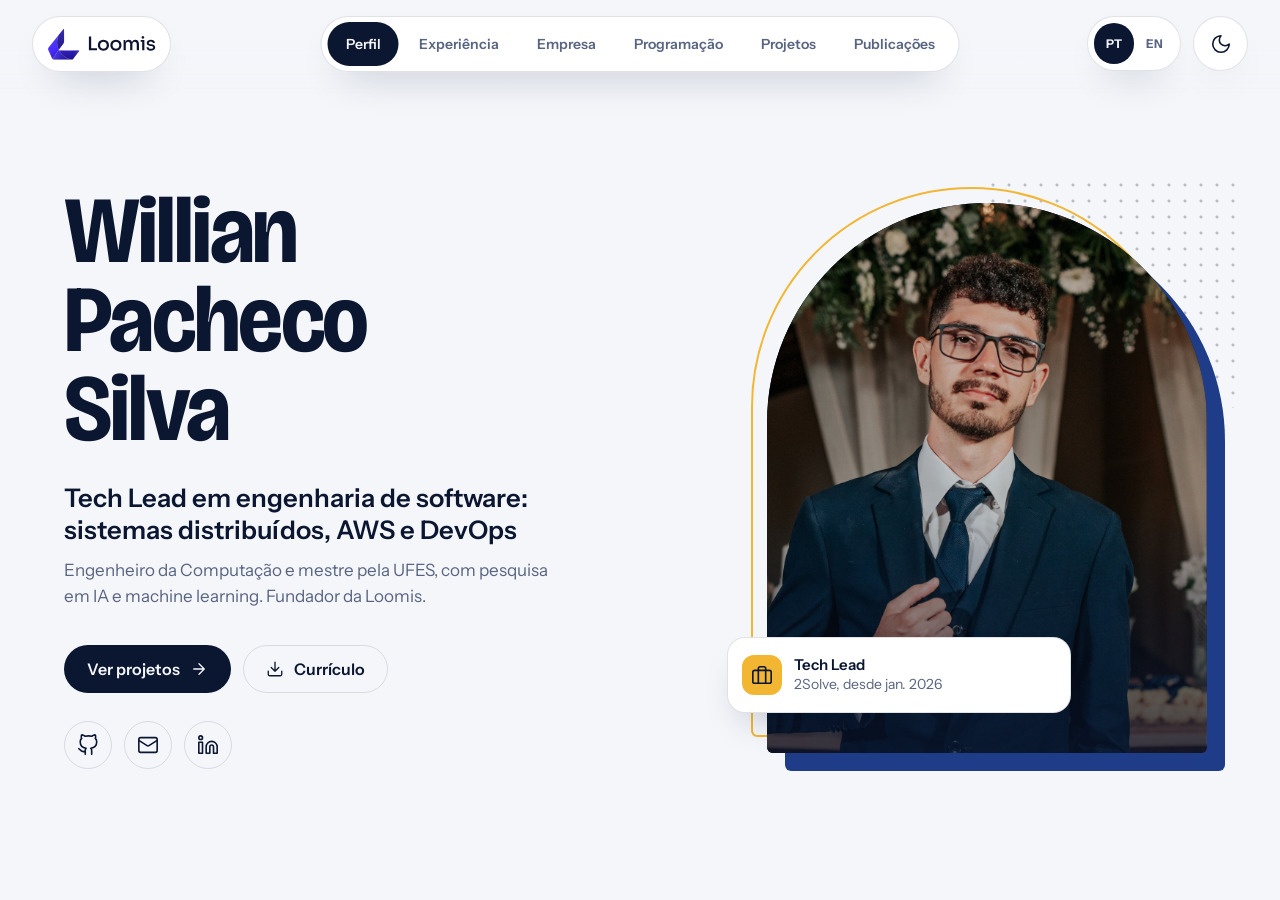
==== index.html @ 5bc547ef "feat: implement the final mockup with a lightweight component runtime Replace the legacy components/" ====
<!doctype html>
<html lang="pt-BR">

<head>
    <meta charset="utf-8">
    <meta name="viewport" content="width=device-width, initial-scale=1">
    <title>Willian Pacheco Silva</title>
    <link rel="icon" type="image/svg+xml" href="img/Logo/favicon.svg">
    <link rel="preconnect" href="https://fonts.googleapis.com">
    <link rel="preconnect" href="https://fonts.gstatic.com" crossorigin>
    <link href="https://fonts.googleapis.com/css2?family=Bricolage+Grotesque:opsz,wdth,wght@12..96,75..100,400..800&family=Instrument+Sans:wght@400;500;600;700&display=swap" rel="stylesheet">
    <link rel="stylesheet" href="styles.css">
    <style>body { margin: 0; }</style>
</head>

<body>
    <div id="root"></div>
    <script type="module" src="./app.js"></script>
</body>

</html>
---- styles.css ----
/* Portfolio WPS - redesenho (Pagina2.dc.html)
   Direcao: "hora azul". Azul-marinho do terno, amarelo das petalas, papel frio.
   Tokens vivem em #app; data-theme e data-nav sao os tweaks de aparencia. */

#app {
    --navy: #0B1630;
    --royal: #1F3C88;
    --bg: #F4F6FA;
    --surface: #FFFFFF;
    --ink: #0B1630;
    --ink-2: #38445F;
    --muted: #586480;
    --line: rgba(11, 22, 48, 0.12);
    --brand: #1F3C88;
    --mono: brightness(0);
    --flip: none;
    --accent: #F2B632;
    --accent-ink: #0B1630;
    --band: #0B1630;
    --shadow: 0 18px 40px -22px rgba(11, 22, 48, 0.45);
    --display: 'Bricolage Grotesque', 'Instrument Sans', system-ui, sans-serif;
    --text: 'Instrument Sans', system-ui, -apple-system, 'Segoe UI', sans-serif;
}

#app[data-theme="dark"] {
    --bg: #0A1226;
    --surface: #111B36;
    --ink: #EEF1F8;
    --ink-2: #BAC3DA;
    --muted: #8F9BB8;
    --line: rgba(238, 241, 248, 0.14);
    --brand: #9DB2F7;
    --mono: brightness(0) invert(1);
    --flip: invert(1) brightness(0.92);
    --band: #111B36;
    --shadow: 0 18px 40px -22px rgba(0, 0, 0, 0.7);
}

/* reset de especificidade zero: nao briga com as classes abaixo */
:where(#app) *,
:where(#app) *::before,
:where(#app) *::after {
    box-sizing: border-box;
    margin: 0;
    padding: 0;
}

:where(#app) ul,
:where(#app) ol { list-style: none; }
:where(#app) a { color: inherit; text-decoration: none; }
:where(#app) button { font: inherit; color: inherit; background: none; border: 0; cursor: pointer; text-align: left; }
:where(#app) img,
:where(#app) svg { display: block; max-width: 100%; }
:where(#app) :focus-visible { outline: 2px solid var(--brand); outline-offset: 3px; border-radius: 8px; }

#app {
    position: relative;
    height: 100vh;
    display: grid;
    grid-template-columns: 104px minmax(0, 1fr);
    overflow: hidden;
    background: var(--bg);
    color: var(--ink);
    font-family: var(--text);
    font-size: 1rem;
    line-height: 1.5;
    transition: background-color 0.4s, color 0.4s;
}

.ico {
    width: 22px;
    height: 22px;
    flex: none;
    fill: none;
    stroke: currentColor;
    stroke-width: 1.75;
    stroke-linecap: round;
    stroke-linejoin: round;
}

/* ---------- navegacao ---------- */

.nav {
    display: flex;
    flex-direction: column;
    justify-content: space-between;
    align-items: center;
    padding: 28px 0;
    border-right: 1px solid var(--line);
}

.brand { color: var(--ink); }
.brand:hover { color: var(--brand); }

/* logo da Loomis, versao horizontal colorida: a clara vai sobre fundo claro e a escura sobre fundo escuro (logo.md) */
.brand-logo { display: none; width: auto; height: 32px; }
.brand .logo-light { display: block; }
#app[data-theme="dark"] .brand .logo-light { display: none; }
#app[data-theme="dark"] .brand .logo-dark { display: block; }

.nav-list { display: flex; flex-direction: column; gap: 6px; }

.nav-link {
    position: relative;
    display: flex;
    flex-direction: column;
    align-items: center;
    gap: 6px;
    width: 84px;
    padding: 10px 6px;
    border-radius: 14px;
    color: var(--muted);
    font-size: 0.75rem;
    font-weight: 600;
    transition: color 0.2s, background-color 0.2s;
}

.nav-link:hover { color: var(--ink); }

.nav-link[aria-current="page"] { color: var(--ink); background: var(--surface); }

.nav-link[aria-current="page"]::before {
    content: "";
    position: absolute;
    left: -10px;
    top: 50%;
    width: 4px;
    height: 24px;
    margin-top: -12px;
    border-radius: 0 4px 4px 0;
    background: var(--accent);
}

.nav-tools { display: flex; flex-direction: column; align-items: center; gap: 12px; }

.tool-btn {
    display: grid;
    place-items: center;
    width: 44px;
    height: 44px;
    border: 1px solid var(--line);
    border-radius: 50%;
    color: var(--ink);
    transition: background-color 0.2s, border-color 0.2s;
}

.tool-btn:hover { background: var(--surface); border-color: var(--ink-2); }

.lang-toggle {
    display: flex;
    flex-direction: column;
    align-items: center;
    width: 44px;
    padding: 3px;
    border: 1px solid var(--line);
    border-radius: 999px;
    font-size: 0.75rem;
    font-weight: 700;
    color: var(--muted);
}

.lang-toggle:hover { border-color: var(--ink-2); }

.lang-toggle span {
    display: grid;
    place-items: center;
    width: 100%;
    height: 28px;
    border-radius: 999px;
    transition: background-color 0.2s, color 0.2s;
}

.lang-toggle span.on { background: var(--ink); color: var(--bg); }

/* variante: pilula no topo */
#app[data-nav="pill"] { grid-template-columns: minmax(0, 1fr); }
#app[data-nav="pill"] .nav { display: contents; }

/* faixa que esmaece o conteudo que rola por baixo da logo, da pilula e dos botoes */
#app[data-nav="pill"]::after {
    content: "";
    position: absolute;
    top: 0;
    right: 0;
    left: 0;
    z-index: 4;
    height: 96px;
    pointer-events: none;
    background: linear-gradient(var(--bg) 52%, transparent);
}

#app[data-nav="pill"] .section-head { top: 116px; }

#app[data-nav="pill"] .brand { position: absolute; top: 27.5px; left: 32px; z-index: 5; }

#app[data-nav="pill"] .nav-list {
    position: absolute;
    top: 16px;
    left: 50%;
    z-index: 5;
    flex-direction: row;
    gap: 2px;
    padding: 6px;
    transform: translateX(-50%);
    border: 1px solid var(--line);
    border-radius: 999px;
    background: var(--surface);
    box-shadow: var(--shadow);
}

#app[data-nav="pill"] .nav-link {
    flex-direction: row;
    width: auto;
    padding: 10px 18px;
    border-radius: 999px;
    font-size: 0.875rem;
}

#app[data-nav="pill"] .nav-link .ico { display: none; }
#app[data-nav="pill"] .nav-link[aria-current="page"] { background: var(--ink); color: var(--bg); }
#app[data-nav="pill"] .nav-link[aria-current="page"]::before { display: none; }

#app[data-nav="pill"] .nav-tools {
    position: absolute;
    top: 16px;
    right: 32px;
    z-index: 5;
    flex-direction: row;
}

#app[data-nav="pill"] .lang-toggle { flex-direction: row; width: auto; }
#app[data-nav="pill"] .lang-toggle span { width: 40px; height: 36px; }

/* idioma e tema sao controles separados, cada um com o material da pilula de navegacao */
#app[data-nav="pill"] .nav-tools { gap: 12px; }

#app[data-nav="pill"] .nav-tools .lang-toggle {
    padding: 6px;
    background: var(--surface);
    box-shadow: var(--shadow);
}

#app[data-nav="pill"] .nav-tools .lang-toggle span { height: 41px; }

#app[data-nav="pill"] .nav-tools .tool-btn {
    width: 55px;
    height: 55px;
    background: var(--surface);
    box-shadow: var(--shadow);
}

#app[data-nav="pill"] .nav-tools .tool-btn:hover { background: var(--bg); border-color: var(--ink-2); }
#app[data-nav="pill"] .section { padding-top: clamp(96px, 10vw, 136px); }

/* ---------- estrutura ---------- */

main {
    min-width: 0;
    overflow-x: hidden;
    overflow-y: auto;
    scroll-behavior: smooth;
    scrollbar-width: thin;
    scrollbar-color: var(--line) transparent;
}

.section {
    padding: clamp(64px, 8vw, 120px) clamp(24px, 5vw, 80px);
    border-top: 1px solid var(--line);
}

#profile { border-top: 0; }

.wrap { max-width: 1180px; margin: 0 auto; }

.split {
    display: grid;
    grid-template-columns: minmax(0, 4fr) minmax(0, 8fr);
    gap: clamp(32px, 5vw, 88px);
    align-items: start;
}

.section-head { position: sticky; top: 48px; }

.section-title {
    font-family: var(--display);
    font-size: clamp(2.25rem, 4.4vw, 3.75rem);
    font-stretch: 88%;
    font-weight: 700;
    line-height: 1;
    letter-spacing: -0.03em;
    text-wrap: balance;
}

.lede {
    max-width: 40ch;
    margin-top: 20px;
    color: var(--ink-2);
    font-size: 1.0625rem;
    line-height: 1.65;
    text-wrap: pretty;
}

.group-title {
    margin-bottom: 16px;
    font-size: 1.0625rem;
    font-weight: 600;
}

/* ---------- botoes ---------- */

.btn {
    display: inline-flex;
    align-items: center;
    gap: 10px;
    min-height: 48px;
    padding: 0 22px;
    border: 1px solid transparent;
    border-radius: 999px;
    font-weight: 600;
    transition: background-color 0.2s, color 0.2s, border-color 0.2s;
}

.btn .ico { width: 18px; height: 18px; }
.btn-primary { background: var(--ink); color: var(--bg); }
.btn-primary:hover { background: var(--accent); color: var(--accent-ink); }
.btn-ghost { border-color: var(--line); color: var(--ink); }
.btn-ghost:hover { border-color: var(--ink-2); background: var(--surface); }
.btn-accent { background: var(--accent); color: var(--accent-ink); }
.btn-accent:hover { background: #FFFFFF; }

.icon-btn {
    display: grid;
    place-items: center;
    width: 48px;
    height: 48px;
    border: 1px solid var(--line);
    border-radius: 50%;
    transition: background-color 0.2s, border-color 0.2s;
}

.icon-btn .ico { width: 22px; height: 22px; }
.icon-btn:hover { background: var(--accent); border-color: var(--accent); color: var(--accent-ink); }

/* ---------- perfil ---------- */

.hero {
    display: grid;
    grid-template-columns: minmax(0, 7fr) minmax(0, 5fr);
    gap: clamp(24px, 4vw, 72px);
    align-items: center;
    min-height: min(calc(100vh - 200px), 780px);
}

.hero-name {
    display: flex;
    flex-direction: column;
    font-family: var(--display);
    font-size: clamp(3rem, 7.4vw, 6.9rem);
    font-stretch: 90%;
    font-weight: 700;
    line-height: 0.94;
    letter-spacing: -0.022em;
}

.hero-role {
    max-width: 30ch;
    margin-top: 28px;
    font-size: clamp(1.25rem, 2vw, 1.625rem);
    font-weight: 600;
    line-height: 1.25;
    text-wrap: balance;
}

.hero-lead { max-width: 44ch; margin-top: 12px; color: var(--muted); font-size: 1.0625rem; }

.hero-actions { display: flex; flex-wrap: wrap; gap: 12px; margin-top: 36px; }
.social { display: flex; flex-wrap: wrap; gap: 12px; margin-top: 28px; }

.hero-art {
    position: relative;
    justify-self: center;
    width: min(100%, 440px);
    aspect-ratio: 4 / 5;
}

.art-dots {
    position: absolute;
    top: -26px;
    right: -34px;
    width: 58%;
    height: 42%;
    background-image: radial-gradient(var(--ink) 1.4px, transparent 1.7px);
    background-size: 16px 16px;
    opacity: 0.26;
}

.arch { border-radius: 999px 999px 28px 28px; }
.art-solid { position: absolute; inset: 0; transform: translate(18px, 18px); background: var(--royal); }
.art-outline { position: absolute; inset: 0; transform: translate(-16px, -16px); border: 2px solid var(--accent); }

.portrait {
    position: absolute;
    inset: 0;
    overflow: hidden;
    background: var(--navy);
    animation: reveal 1s cubic-bezier(0.2, 0.7, 0.2, 1) both;
}

.portrait img { width: 100%; height: 100%; object-fit: cover; object-position: 50% 18%; }

.portrait::after {
    content: "";
    position: absolute;
    inset: 0;
    background: linear-gradient(180deg, transparent 55%, rgba(11, 22, 48, 0.72));
}

.art-badge {
    position: absolute;
    left: -40px;
    bottom: 40px;
    display: flex;
    align-items: center;
    gap: 12px;
    width: min(344px, calc(100vw - 48px));
    height: 76px;
    padding: 0 18px 0 14px;
    border: 1px solid var(--line);
    border-radius: 18px;
    background: var(--surface);
    box-shadow: var(--shadow);
}

.badge-mark {
    display: grid;
    place-items: center;
    width: 40px;
    height: 40px;
    flex: none;
    border-radius: 12px;
    background: var(--accent);
    color: var(--accent-ink);
}

.art-badge { cursor: default; }
.art-badge > * { transition: opacity 0.25s, transform 0.25s; }
.art-badge.fading > * { opacity: 0; transform: translateY(4px); }
.badge-title { font-size: 0.9375rem; font-weight: 600; line-height: 1.3; white-space: nowrap; }
@media (max-width: 380px) { .badge-title { white-space: normal; } }
.badge-text { color: var(--muted); font-size: 0.875rem; }

@keyframes reveal {
    from { clip-path: inset(100% 0 0 0); }
    to { clip-path: inset(0 0 0 0); }
}

.about {
    display: grid;
    grid-template-columns: minmax(0, 7fr) minmax(0, 4fr);
    gap: clamp(32px, 5vw, 88px);
    margin-top: clamp(64px, 8vw, 120px);
    padding-top: 56px;
    border-top: 1px solid var(--line);
}

.about-title { margin-bottom: 20px; font-family: var(--display); font-size: 1.75rem; font-weight: 700; letter-spacing: -0.02em; }
.about-text p { max-width: 62ch; margin-bottom: 20px; color: var(--ink-2); font-size: 1.0625rem; line-height: 1.75; text-wrap: pretty; }
.about-text p.lead { color: var(--ink); font-size: 1.375rem; line-height: 1.5; font-weight: 500; }

/* ---------- programacao ---------- */

.tech-grid { display: grid; grid-template-columns: repeat(auto-fill, minmax(176px, 1fr)); gap: 10px; }

.tech {
    display: flex;
    align-items: center;
    gap: 10px;
    min-height: 56px;
    padding: 10px 12px;
    border: 1px solid var(--line);
    border-radius: 14px;
    background: var(--surface);
    font-size: 0.9rem;
    font-weight: 600;
    transition: border-color 0.2s, transform 0.2s;
}

.tech:hover { border-color: var(--ink-2); transform: translateY(-2px); }
.tech img { width: 28px; height: 28px; flex: none; object-fit: contain; object-position: center; }
.tech > span:last-child { min-width: 0; line-height: 1.25; }
.flip { filter: var(--flip); }

.stack-group { padding-top: 28px; border-top: 1px solid var(--line); }
.stack-group:first-child { padding-top: 0; border-top: 0; }
.stack-group + .stack-group { margin-top: 32px; }
.stack-group .group-title { margin-bottom: 16px; font-family: var(--display); font-size: 1.25rem; letter-spacing: -0.02em; }
.featured-head { display: block; }
.featured-head .group-title { margin-bottom: 16px; }
.tech-glyph { display: grid; place-items: center; width: 28px; height: 28px; flex: none; color: var(--brand); }
.tech-glyph .ico { width: 24px; height: 24px; }

@media (max-width: 420px) {
    .tech-grid { grid-template-columns: repeat(2, minmax(0, 1fr)); }
    .tech { gap: 8px; padding: 10px; font-size: 0.8125rem; }
    .tech img, .tech-glyph { width: 24px; height: 24px; }
    .tech-glyph .ico { width: 22px; height: 22px; }
    .tech > span:last-child { overflow-wrap: anywhere; }
}

@media (max-width: 360px) {
    .tech { font-size: 0.75rem; }
}

/* duas colunas: cada cartao ocupa o espaco de dois cartoes da grade de tecnologias (4 colunas), com as bordas alinhadas */



.ai-mark { grid-row: 1 / span 2; display: grid; place-items: start center; padding-top: 2px; color: var(--brand); }
.ai-mark .ico { width: 24px; height: 24px; }




/* ---------- formacao ---------- */


























.cert-list { display: grid; gap: 8px; }
.cert-list a { display: inline-flex; align-items: center; gap: 8px; color: var(--brand); font-weight: 600; line-height: 1.4; }
.cert-list a:hover { text-decoration: underline; text-underline-offset: 3px; }
.cert-list .ico { width: 16px; height: 16px; }

.chips { display: flex; flex-wrap: wrap; gap: 8px; }
.chips li { padding: 6px 12px; border: 1px solid var(--line); border-radius: 999px; color: var(--ink-2); font-size: 0.875rem; }

.dot-list li { position: relative; margin: 6px 0; padding-left: 20px; color: var(--ink-2); line-height: 1.6; }
.dot-list li::before { content: ""; position: absolute; left: 4px; top: 0.7em; width: 6px; height: 6px; border-radius: 50%; background: var(--accent); }

/* ---------- publicacoes ---------- */

.pub {
    display: grid;
    grid-template-columns: 72px minmax(0, 1fr);
    gap: 8px 24px;
    padding: 28px 0;
    border-top: 1px solid var(--line);
}

.pub:last-child { border-bottom: 1px solid var(--line); }
.pub-meta { align-self: start; }
.pub-date { color: var(--ink-2); font-size: 0.9375rem; font-weight: 600; font-variant-numeric: tabular-nums; line-height: 1.6; }

.pub-kind {
    display: inline-block;
    white-space: nowrap;
    margin: 14px 0 0;
    padding: 2px 9px;
    border: 1px solid var(--line);
    border-radius: 999px;
    color: var(--muted);
    font-size: 0.75rem;
    line-height: 1.5;
}

.pub h3 { font-size: 1.1875rem; font-weight: 600; line-height: 1.35; text-wrap: balance; }
.pub h3 a { color: var(--ink); }
.pub h3 a:hover { color: var(--brand); text-decoration: underline; text-underline-offset: 4px; }
.pub h3 .ico { display: inline-block; width: 16px; height: 16px; margin-left: 6px; vertical-align: -2px; }
.pub-venue { margin-top: 8px; color: var(--ink-2); line-height: 1.55; }
.pub-authors { display: flex; flex-wrap: wrap; margin-top: 10px; color: var(--muted); font-size: 0.9375rem; line-height: 1.5; }
.pub-authors li:not(:last-child)::after { content: ","; margin-right: 0.35em; }
.pub-authors li.me { color: var(--ink); font-weight: 600; }

/* ---------- profissional ---------- */

.job { border-top: 1px solid var(--line); }
.job:last-child { border-bottom: 1px solid var(--line); }
















.logo-tile { display: grid; place-items: center; box-sizing: border-box; width: 148px; height: 80px; padding: 12px 20px; overflow: hidden; border: 1px solid var(--line); border-radius: 16px; background: #FFFFFF; }
.logo-tile img { display: block; width: 100%; height: 100%; min-width: 0; min-height: 0; object-fit: contain; }
.monogram { font-family: var(--display); font-size: 1.5rem; font-weight: 700; letter-spacing: -0.02em; color: var(--navy); }

.roles { display: grid; gap: 28px; margin-top: 24px; }
.role-head { display: flex; flex-wrap: wrap; align-items: baseline; gap: 4px 16px; }
.job .role h4 { margin: 0; font-size: 1.0625rem; }
.job .role-date { margin: 0; color: var(--muted); font-size: 0.9375rem; font-variant-numeric: tabular-nums; }
.job .role p { margin-top: 10px; }

/* progressao de cargos: pontos ligados do mais recente (em cima) ate o primeiro cargo */
.roles.path { gap: 0; }
.roles.path .role { position: relative; padding: 0 0 32px 36px; }
.roles.path .role:last-child { padding-bottom: 0; }
.roles.path .role::before {
    content: "";
    position: absolute;
    left: 0;
    top: 5px;
    box-sizing: border-box;
    width: 16px;
    height: 16px;
    border: 2px solid var(--brand);
    border-radius: 50%;
    background: var(--bg);
}
.roles.path .role.current::before { background: var(--brand); box-shadow: 0 0 0 5px color-mix(in srgb, var(--brand) 18%, transparent); }
.roles.path .role:not(:last-child)::after {
    content: "";
    position: absolute;
    left: 7px;
    top: 23px;
    bottom: -5px;
    width: 2px;
    background: var(--line);
}
.job .tasks-title { margin-top: 28px; }
.now-gap { margin-top: 40px; }
.pub-links { display: flex; flex-wrap: wrap; gap: 12px; margin-top: 24px; }

.job-link { display: inline-flex; align-items: center; gap: 6px; margin-top: 6px; color: var(--brand); font-weight: 600; }
.job-link .ico { width: 16px; height: 16px; }
.job-link { max-width: 100%; overflow-wrap: anywhere; }
.job-link:hover { text-decoration: underline; text-underline-offset: 3px; }
.job p { max-width: 68ch; margin-top: 20px; color: var(--ink-2); line-height: 1.7; text-wrap: pretty; }
.job h4 { margin-top: 28px; margin-bottom: 8px; font-size: 0.9375rem; font-weight: 600; }
.job .dot-list { columns: 2 260px; column-gap: 32px; }
.job .dot-list li { break-inside: avoid; }

/* ---------- projetos ---------- */

.project-grid { display: grid; grid-template-columns: repeat(auto-fit, minmax(min(340px, 100%), 1fr)); gap: 28px; }

.project {
    display: flex;
    flex-direction: column;
    overflow: hidden;
    border: 1px solid var(--line);
    border-radius: 22px;
    background: var(--surface);
    transition: border-color 0.2s, transform 0.25s, box-shadow 0.25s;
}

.project:hover { border-color: var(--ink-2); transform: translateY(-4px); box-shadow: var(--shadow); }

.project-body { display: flex; flex: 1; flex-direction: column; align-items: flex-start; gap: 16px; padding: 24px; }
.project h3 { font-family: var(--display); font-size: 1.5rem; font-weight: 700; letter-spacing: -0.02em; line-height: 1.15; }
.project-tech { display: flex; flex-wrap: wrap; gap: 12px; }
.project-tech img { width: 26px; height: 26px; object-fit: contain; }
.project p { color: var(--ink-2); line-height: 1.65; text-wrap: pretty; }
.project .btn { margin-top: auto; }

/* ---------- empresa (Loomis) ---------- */

.company { display: grid; gap: 20px; }

.company-card {
    --loomis: #4A2BFF;
    --on-loomis: #FFFFFF;
    display: grid;
    gap: 28px;
    align-items: stretch;
    padding: 28px;
    border: 1px solid var(--line);
    border-radius: 24px;
    background: var(--surface);
    box-shadow: var(--shadow);
}

#app[data-theme="dark"] .company-card { --loomis: #7A8CFF; --on-loomis: #0E1330; }

.company-main { display: grid; gap: 24px; justify-items: start; align-content: start; }

.company-facts { display: grid; gap: 20px; align-content: center; margin: 0; padding-top: 24px; border-top: 1px solid var(--line); }
.company-facts dt { color: var(--muted); font-size: 0.8125rem; font-weight: 600; }
.company-facts dd { margin: 4px 0 0; font-weight: 600; line-height: 1.4; }

@media (min-width: 901px) {
    .company-card { grid-template-columns: minmax(0, 1fr) minmax(0, 15rem); gap: 36px; }
    .company-facts { padding: 0 0 0 36px; border-top: 0; border-left: 1px solid var(--line); }
}

/* o logo claro e o escuro seguem o design system: o escuro so vai sobre fundo de tinta */
.company-brand { padding: 20px 24px; border-radius: 16px; background: var(--bg); }
.loomis-logo { display: block; width: auto; height: 56px; }
.logo-dark { display: none; }
#app[data-theme="dark"] .logo-light { display: none; }
#app[data-theme="dark"] .logo-dark { display: block; }

.company-tagline { max-width: 24ch; font-family: var(--display); font-size: clamp(1.5rem, 2.4vw, 2rem); font-weight: 700; line-height: 1.2; letter-spacing: -0.02em; text-wrap: balance; }

.btn-brand { background: var(--loomis); color: var(--on-loomis); }
.btn-brand:hover { filter: brightness(1.12); }

.pillars { display: grid; grid-template-columns: repeat(auto-fit, minmax(min(300px, 100%), 1fr)); gap: 16px; }
.pillars li { padding: 20px; border: 1px solid var(--line); border-radius: 16px; background: var(--surface); }
.pillars .ai-mark { display: block; width: 24px; height: 24px; margin-bottom: 14px; padding-top: 0; }
.pillars h3 { font-size: 1.0625rem; font-weight: 600; }
.pillars p { margin-top: 8px; color: var(--ink-2); line-height: 1.6; text-wrap: pretty; }

/* ---------- contato ---------- */

.contact {
    margin: 0 clamp(16px, 3vw, 40px) clamp(16px, 3vw, 40px);
    padding: clamp(40px, 6vw, 88px);
    border-radius: 28px;
    background: var(--band);
    color: #EEF1F8;
}

.contact h2 { max-width: 14ch; font-family: var(--display); font-size: clamp(2.5rem, 6vw, 5rem); font-stretch: 84%; font-weight: 700; line-height: 0.98; letter-spacing: -0.035em; }
.contact p { max-width: 46ch; margin-top: 20px; color: #B7C1DA; font-size: 1.125rem; line-height: 1.6; }
.contact-actions { display: flex; flex-wrap: wrap; align-items: center; gap: 12px; margin-top: 36px; }
.contact-actions .social { margin-top: 0; align-items: center; }
.contact-actions .btn-accent { margin: 0; }
.contact :focus-visible { outline-color: var(--accent); }
.contact .icon-btn { border-color: rgba(238, 241, 248, 0.28); color: #EEF1F8; }
.contact .icon-btn:hover { color: var(--accent-ink); }

/* ---------- responsivo ---------- */

/* com sete itens a pilula nao cabe ao lado da logo e dos botoes: so icones, e o rotulo fica na secao ativa */
@media (max-width: 1180px) {
    #app[data-nav="pill"] .nav-link { gap: 8px; padding: 10px 14px; }
    #app[data-nav="pill"] .nav-link .ico { display: block; }

    #app[data-nav="pill"] .nav-link span {
        position: absolute;
        width: 1px;
        height: 1px;
        overflow: hidden;
        clip: rect(0 0 0 0);
        white-space: nowrap;
    }

    #app[data-nav="pill"] .nav-link[aria-current="page"] span {
        position: static;
        width: auto;
        height: auto;
        overflow: visible;
        clip: auto;
    }
}

@media (max-width: 1100px) {
    .split { grid-template-columns: minmax(0, 1fr); }
    .section-head { position: static; }
    .about { grid-template-columns: minmax(0, 1fr); }
}

@media (max-width: 900px) {
    /* o seletor [data-nav] iguala a especificidade das regras da pilula, que vem antes no arquivo */
    #app,
    #app[data-nav] { grid-template-columns: minmax(0, 1fr); }

    #app[data-nav] .nav { display: contents; }

    #app[data-nav] .brand { position: absolute; top: 18px; left: 20px; z-index: 5; }
    #app[data-nav] .brand-logo { height: 24px; }

    /* no celular a logo e os botoes flutuam no topo em qualquer modo de navegacao */
    #app[data-nav]::after {
        content: "";
        position: absolute;
        top: 0;
        right: 0;
        left: 0;
        z-index: 4;
        display: block;
        height: 72px;
        pointer-events: none;
        background: linear-gradient(var(--bg) 52%, transparent);
    }

    #app[data-nav] .nav-list {
        position: absolute;
        top: auto;
        right: 0;
        bottom: 0;
        left: 0;
        z-index: 5;
        flex-direction: row;
        justify-content: space-around;
        gap: 0;
        padding: 6px 4px;
        transform: none;
        border: 0;
        border-top: 1px solid var(--line);
        border-radius: 0;
        background: var(--bg);
        box-shadow: none;
    }

    #app[data-nav] .nav-list > li { display: flex; flex: 1; }
    #app[data-nav] .nav-link { flex-direction: column; justify-content: center; width: 100%; min-height: 52px; padding: 8px 2px; border-radius: 12px; font-size: 0.75rem; }
    #app[data-nav] .nav-link .ico { display: block; }
    #app[data-nav] .nav-link span { position: static; width: auto; height: auto; overflow: visible; clip: auto; }
    /* barra inferior: cada item tem o seu circulo atras do icone; o do item ativo cresce no lugar (sem deslizar pela barra),
       entao o centro e exato por construcao: 50% da largura do item, na altura do icone */
    #app[data-nav] .nav-link { position: relative; z-index: 1; gap: 4px; padding: 6px 2px 8px; }
    #app[data-nav] .nav-link .ico { position: relative; z-index: 1; box-sizing: content-box; width: 22px; height: 22px; padding: 9px; transition: color 0.3s ease 0.05s; }
    #app[data-nav] .nav-link span { transition: color 0.3s ease; }
    #app[data-nav] .nav-link::after {
        content: "";
        position: absolute;
        top: 6px;
        left: calc(50% - 20px);
        z-index: 0;
        width: 40px;
        height: 40px;
        border-radius: 50%;
        background: var(--ink);
        opacity: 0;
        transform: scale(0.4);
        transition: transform 0.3s cubic-bezier(0.2, 0.9, 0.3, 1.25), opacity 0.2s ease;
    }
    #app[data-nav] .nav-link[aria-current="page"] { background: transparent; color: var(--ink); }
    #app[data-nav] .nav-link[aria-current="page"]::after { opacity: 1; transform: scale(1); }
    #app[data-nav] .nav-link[aria-current="page"] .ico { color: var(--bg); }
    #app[data-nav] .nav-link[aria-current="page"]::before { display: none; }

    #app[data-nav] .nav-tools { position: absolute; top: 12px; right: 20px; z-index: 5; flex-direction: row; gap: 8px; }
    #app[data-nav] .nav-tools .tool-btn { width: 42px; height: 42px; }
    #app[data-nav] .nav-tools .lang-toggle { flex-direction: row; width: auto; padding: 3px; }
    #app[data-nav] .nav-tools .lang-toggle span { width: 34px; height: 34px; }

    #app[data-nav] main { padding-bottom: 76px; }
    #app[data-nav] .section { padding-top: clamp(80px, 14vw, 104px); }
    #app[data-nav] .section-head { top: 0; }

    
    
    
    .pub { grid-template-columns: minmax(0, 1fr); }
}

/* o texto fica ao lado do logo (como no desktop) ate o celular, onde a coluna empilha */
@media (max-width: 640px) {
    .job-head { grid-template-columns: 84px minmax(0, 1fr) 28px; gap: 14px; padding: 22px 4px; }
    .job .logo-tile { width: 84px; height: 60px; padding: 8px 12px; border-radius: 14px; }
    .job-title strong { font-size: 1.1875rem; }
    .job .tl-body > .job-body { padding-left: 10px; }
}

@media (max-width: 560px) {
    .hero-actions .btn { flex: 1 1 100%; justify-content: center; }
    #app[data-nav] .nav-link span,
    #app[data-nav="pill"] .nav-link[aria-current="page"] span {
        position: absolute;
        width: 1px;
        height: 1px;
        overflow: hidden;
        clip: rect(0 0 0 0);
        white-space: nowrap;
    }

    /* sem o nome visivel a altura e so a do circulo (40px) com 6px de folga em cima e embaixo */
    #app[data-nav] .nav-link { padding: 6px 2px; }
    /* so o item ativo mostra o nome, embaixo do circulo, para o visitante saber onde esta */
    #app[data-nav] .nav-list { padding-bottom: 18px; }
    #app[data-nav] .nav-link[aria-current="page"] > span {
        left: 50%;
        bottom: -16px;
        width: max-content;
        max-width: none;
        height: auto;
        overflow: visible;
        clip: auto;
        transform: translateX(-50%);
        font-size: 0.75rem;
        font-weight: 600;
        line-height: 1;
        color: var(--ink);
    }
    #app[data-nav] .nav-list > li:first-child .nav-link[aria-current="page"] > span { left: 6px; transform: none; }
    #app[data-nav] .nav-list > li:last-child .nav-link[aria-current="page"] > span { left: auto; right: 6px; transform: none; }
    #app[data-nav] .nav-link[aria-current="page"] > span > span { position: static; width: auto; height: auto; overflow: visible; clip: auto; }
}

@media (prefers-reduced-motion: reduce) {
    #app *,
    #app *::before,
    #app *::after { animation: none !important; transition: none !important; }
    main { scroll-behavior: auto; }
}
.proof-note { margin: 0; color: var(--muted); font-size: 0.875rem; font-style: italic; line-height: 1.5; }
.tl-note { margin-top: 12px; color: var(--muted); font-size: 0.9375rem; line-height: 1.5; }
.tl-note a { color: var(--brand); font-weight: 600; }
.tl-note a:hover { text-decoration: underline; text-underline-offset: 3px; }

/* ---------- projetos: lista editorial, sem imagens ---------- */
.project-grid { grid-template-columns: minmax(0, 1fr); gap: 0; }
.project {
    display: grid;
    grid-template-columns: minmax(0, 1fr);
    border: 0;
    border-top: 1px solid var(--line);
    border-radius: 0;
    background: transparent;
}
.project:last-child { border-bottom: 1px solid var(--line); }
.project:hover { transform: none; box-shadow: none; border-color: var(--line); }
.project-body {
    display: grid;
    grid-template-columns: 220px minmax(0, 1fr);
    grid-template-areas: "name text" "date text" "tech link";
    align-items: start;
    gap: 12px 32px;
    padding: 32px 0;
}
.project h3 { grid-area: name; font-size: 1.375rem; }
.project .project-date { grid-area: date; max-width: none; margin-top: -6px; color: var(--muted); font-size: 0.9375rem; font-variant-numeric: tabular-nums; }
.project-tech { grid-area: tech; }
.project p { grid-area: text; max-width: 62ch; }
.project .btn { grid-area: link; margin-top: 0; justify-self: start; }

@media (max-width: 900px) {
    .project-body {
        grid-template-columns: minmax(0, 1fr);
        grid-template-areas: "name" "date" "tech" "text" "link";
        gap: 14px;
        padding: 24px 0;
    }
    .project .btn { justify-self: start; }
}

/* ---------- menu: indicador deslizante ---------- */
@media (min-width: 901px) {
    #app[data-nav="pill"] .nav-list[data-ind]::before {
        content: "";
        position: absolute;
        top: 6px;
        bottom: 6px;
        left: 0;
        z-index: 0;
        width: var(--ind-w);
        transform: translateX(var(--ind-x));
        border-radius: 999px;
        background: var(--ink);
        transition: transform 0.45s cubic-bezier(0.2, 0.7, 0.2, 1), width 0.45s cubic-bezier(0.2, 0.7, 0.2, 1);
    }
    #app[data-nav="pill"] .nav-list[data-ind] .nav-link { position: relative; z-index: 1; transition: color 0.3s; }
    #app[data-nav="pill"] .nav-list[data-ind] .nav-link[aria-current="page"] { background: transparent; }
}

/* entre 901 e 1180 px o menu mostra so icones e o rotulo da secao ativa: em vez do indicador deslizante,
   cada item muda de fundo e de largura ao mesmo tempo, entao o rotulo que sai e o que entra se movem juntos */
@media (min-width: 901px) and (max-width: 1180px) {
    #app[data-nav="pill"] .nav-list[data-ind]::before { display: none; }
    #app[data-nav="pill"] .nav-list[data-ind] .nav-link { gap: 0; transition: background-color 0.45s ease, color 0.45s ease; }
    #app[data-nav="pill"] .nav-list[data-ind] .nav-link[aria-current="page"] { background: var(--ink); color: var(--bg); }
    #app[data-nav="pill"] .nav-list[data-ind] .nav-link span,
    #app[data-nav="pill"] .nav-list[data-ind] .nav-link[aria-current="page"] span {
        position: static;
        display: block;
        width: auto;
        height: auto;
        max-width: 0;
        margin-left: 0;
        overflow: hidden;
        clip: auto;
        opacity: 0;
        white-space: nowrap;
        transition: max-width 0.45s cubic-bezier(0.2, 0.7, 0.2, 1), margin-left 0.45s cubic-bezier(0.2, 0.7, 0.2, 1), opacity 0.3s ease;
    }
    #app[data-nav="pill"] .nav-list[data-ind] .nav-link[aria-current="page"] span { max-width: 10em; margin-left: 8px; opacity: 1; transition-delay: 0s, 0s, 0.12s; }
}


/* ---------- visualizador do currículo ---------- */
.cv-overlay {
    position: fixed;
    inset: 0;
    z-index: 50;
    display: flex;
    align-items: center;
    justify-content: center;
    padding: 24px;
    background: rgba(11, 22, 48, 0.62);
}
.cv-dialog {
    position: relative;
    display: flex;
    flex-direction: column;
    width: min(920px, 100%);
    height: min(92vh, 1100px);
    overflow: hidden;
    border: 1px solid var(--line);
    border-radius: 16px;
    background: var(--surface);
    box-shadow: var(--shadow);
}
.cv-bar { display: flex; flex-wrap: wrap; align-items: center; justify-content: space-between; gap: 12px; padding: 14px 18px; border-bottom: 1px solid var(--line); }
.cv-title { margin-right: auto; font-family: var(--display); font-size: 1.125rem; font-weight: 700; letter-spacing: -0.01em; }
/* mesmo padrão do seletor PT/EN do site (.lang-toggle) */
.cv-lang { display: flex; align-items: center; padding: 3px; border: 1px solid var(--line); border-radius: 999px; font-size: 0.75rem; font-weight: 700; color: var(--muted); }
.cv-lang:hover { border-color: var(--ink-2); }
.cv-lang button { display: grid; place-items: center; width: 40px; height: 36px; border-radius: 999px; transition: background-color 0.2s, color 0.2s; }
.cv-lang button.on { background: var(--ink); color: var(--bg); }
.cv-pages { flex: 1; display: flex; flex-direction: column; align-items: center; gap: 16px; overflow-y: auto; padding: 20px 20px 136px; background: var(--bg-2, var(--bg)); }
.cv-page { display: block; width: 100%; max-width: 760px; height: auto; border: 1px solid var(--line); background: #FFFFFF; box-shadow: var(--shadow); }
/* acoes do PDF flutuam sobre o documento, perto do conteudo */
.cv-dock {
    position: absolute;
    right: 20px;
    bottom: 20px;
    z-index: 2;
    display: flex;
    flex-direction: column;
    gap: 4px;
    padding: 6px;
    border: 1px solid var(--line);
    border-radius: 999px;
    background: var(--surface);
    box-shadow: var(--shadow);
}
/* variante para comparar: pilula horizontal centralizada (const CV_DOCK = 'horizontal') */
.cv-dock.horizontal { right: auto; left: 50%; flex-direction: row; transform: translateX(-50%); }
.cv-dock-btn { display: grid; place-items: center; width: 44px; height: 44px; border-radius: 50%; color: var(--ink); transition: background-color 0.2s, color 0.2s; }
.cv-dock-btn .ico { width: 22px; height: 22px; }
.cv-dock-btn:hover { background: var(--bg); }
.cv-dock-main { background: var(--ink); color: var(--bg); }
.cv-dock-main:hover { background: var(--ink-2); }
@media (max-width: 560px) {
    .cv-overlay { padding: 0; }
    .cv-dialog { height: 100%; border-radius: 0; }
    .cv-bar { padding: 12px; gap: 8px; }
    .cv-pages { padding: 12px 12px 132px; }
    .cv-dock { right: 12px; bottom: 16px; }
    .cv-dock.horizontal { right: auto; }
}

/* ---------- premiacoes: linhas no mesmo estilo editorial da lista de formacoes ---------- */
.awards { display: grid; margin: 0; padding: 0; list-style: none; }
.award {
    display: grid;
    grid-template-columns: 36px minmax(0, 1fr);
    gap: 16px;
    align-items: center;
    padding: 16px 4px;
    border-top: 1px solid var(--line);
}
.award:last-child { border-bottom: 1px solid var(--line); }


.award strong { display: block; font-size: 1.0625rem; font-weight: 600; line-height: 1.35; text-wrap: balance; }
.award p { margin: 2px 0 0; color: var(--muted); font-size: 0.9375rem; line-height: 1.5; text-wrap: pretty; }

/* ferramentas de IA logo abaixo dos cartoes de desenvolvimento com IA */
.ai-tools { margin-top: 20px; }

/* aws: servicos agrupados por area, em duas colunas */
.aws-grid { display: grid; gap: 28px; }
.aws-area h4 { margin-bottom: 10px; font-size: 0.9375rem; font-weight: 600; }

/* o hero so empilha em telas estreitas; entre 761 e 900px ele continua em duas colunas */
@media (max-width: 760px) {
    .hero { grid-template-columns: minmax(0, 1fr); min-height: 0; padding-top: 24px; }
    .hero-art { width: min(100% - 48px, 380px); margin: 24px 24px 56px; }
    /* o selo desce para a borda inferior da foto: cobre so uma faixa dela em vez de quase metade */
    .art-badge { left: 50%; bottom: -36px; transform: translateX(-50%); }
}

/* projetos: GitHub e demo lado a lado */
.project-links { grid-area: link; display: flex; flex-wrap: wrap; gap: 10px; margin-top: auto; }
.project-links .btn { margin-top: 0; }

/* desenvolvimento com IA: ferramentas em cima, praticas em linhas */
.ai-tools { margin-top: 0; margin-bottom: 0; }







/* ---------- abas verticais dentro das secoes ---------- */
.vtabs { display: flex; flex-direction: column; gap: 4px; margin-top: 28px; padding-left: 14px; border-left: 1px solid var(--line); }
.vtab {
    position: relative;
    display: flex;
    align-items: center;
    justify-content: space-between;
    gap: 12px;
    padding: 10px 12px;
    border-radius: 10px;
    color: var(--muted);
    font-size: 0.9375rem;
    font-weight: 600;
    text-align: left;
    transition: color 0.2s, background-color 0.2s;
}
.vtab::before {
    content: "";
    position: absolute;
    left: -15px;
    top: 8px;
    bottom: 8px;
    width: 2px;
    border-radius: 2px;
    background: var(--brand);
    transform: scaleY(0);
    transition: transform 0.3s cubic-bezier(0.2, 0.7, 0.2, 1);
}
.vtab:hover { color: var(--ink); background: var(--surface); }
.vtab[aria-selected="true"] { color: var(--ink); background: var(--surface); }
.vtab[aria-selected="true"]::before { transform: scaleY(1); }
.vtab-count {
    min-width: 26px;
    padding: 1px 8px;
    border: 1px solid var(--line);
    border-radius: 999px;
    color: var(--muted);
    font-size: 0.75rem;
    font-variant-numeric: tabular-nums;
    text-align: center;
}
.vtab[aria-selected="true"] .vtab-count { border-color: var(--brand); color: var(--brand); }
.tab-panel[data-active="false"] { display: none; }
.tab-panel:focus-visible { outline-offset: 6px; }
@media (max-width: 900px) {
    .vtabs { flex-direction: row; gap: 6px; margin-top: 20px; padding: 0 0 4px; border-left: 0; overflow-x: auto; scrollbar-width: none; }
    .vtab { flex: none; gap: 8px; border: 1px solid var(--line); border-radius: 999px; }
    .vtab::before { display: none; }
    .vtab[aria-selected="true"] { border-color: var(--brand); }
}

/* ---------- servicos AWS/OCI: contador e lista expansivel ---------- */
.tech-btn {
    display: flex;
    align-items: center;
    gap: 10px;
    width: 100%;
    min-height: 34px;
    text-align: left;
    font: inherit;
    color: inherit;
}
.tech-btn img { width: 28px; height: 28px; flex: none; object-fit: contain; }
.tech-btn > span:not(.tech-glyph):not(.tech-count) { min-width: 0; line-height: 1.25; }
.tech-count {
    padding: 1px 8px;
    border: 1px solid var(--line);
    border-radius: 999px;
    color: var(--muted);
    font-size: 0.75rem;
    font-variant-numeric: tabular-nums;
}

.tech:has(.tech-btn) { padding: 0; }
.tech-btn { padding: 10px 12px; border-radius: 14px; }

/* ---------- formacao: "Ver detalhes" ---------- */



/* ---------- projetos: densidade (tweak) ---------- */
#app[data-projects="compacta"] .project-body { padding: 18px 0; gap: 6px 32px; }
#app[data-projects="compacta"] .project p {
    display: -webkit-box;
    -webkit-line-clamp: 2;
    -webkit-box-orient: vertical;
    overflow: hidden;
}
#app[data-projects="compacta"] .project h3 { font-size: 1.1875rem; }
#app[data-projects="grade"] .project-grid { grid-template-columns: repeat(2, minmax(0, 1fr)); gap: 0 32px; }
#app[data-projects="grade"] .project-body { grid-template-columns: minmax(0, 1fr); grid-template-areas: "name" "date" "text" "tech" "link"; padding: 22px 0; gap: 10px; }
#app[data-projects="grade"] .project p {
    display: -webkit-box;
    -webkit-line-clamp: 3;
    -webkit-box-orient: vertical;
    overflow: hidden;
}
#app[data-projects="grade"] .project:nth-last-child(2):nth-child(odd) { border-bottom: 1px solid var(--line); }
@media (max-width: 900px) {
    #app[data-projects="grade"] .project-grid { grid-template-columns: minmax(0, 1fr); }
    #app[data-projects="compacta"] .project-body { padding: 16px 0; }
}

/* ---------- contato: mesma largura das secoes ---------- */
.contact { width: min(1180px, calc(100% - 2 * clamp(16px, 3vw, 40px))); margin-left: auto; margin-right: auto; }

/* ---------- profissional: apresentacao (tweak) ---------- */



















/* ---------- servicos: contador e janela (modal) ---------- */
.tech-count {
    min-width: 28px;
    padding: 2px 8px;
    border: 0;
    border-radius: 999px;
    background: color-mix(in srgb, var(--brand) 12%, transparent);
    color: var(--brand);
    font-size: 0.75rem;
    font-weight: 700;
    line-height: 1.4;
    text-align: center;
}
.tech-count { margin-left: auto; }
.tech-btn:hover .tech-count { background: var(--brand); color: var(--bg); }
.svc-overlay {
    position: fixed;
    inset: 0;
    z-index: 120;
    display: grid;
    place-items: center;
    padding: clamp(12px, 3vw, 40px);
    background: rgba(10, 16, 32, 0.55);
    backdrop-filter: blur(4px);
}
.svc-dialog {
    display: flex;
    flex-direction: column;
    width: min(960px, 100%);
    max-height: 100%;
    border: 1px solid var(--line);
    border-radius: 24px;
    background: var(--bg);
    box-shadow: var(--shadow);
    overflow: hidden;
}
.svc-bar { display: flex; align-items: center; justify-content: space-between; gap: 16px; padding: 18px 20px 14px 28px; border-bottom: 1px solid var(--line); }
.svc-title { font-family: var(--display); font-size: 1.375rem; letter-spacing: -0.02em; }
.svc-body { flex: 1; min-height: 0; overflow-y: auto; padding: 24px 28px 28px; }
.svc-body .aws-grid { margin-top: 0; }
@media (max-width: 560px) {
    .svc-bar { padding: 14px 12px 12px 18px; }
    .svc-body { padding: 18px; }
}

/* ---------- trajetoria: barras clicaveis e marcadores de cargo ---------- */
.tl-note { margin-top: 12px; }
.job-dialog .svc-bar { justify-content: flex-start; gap: 18px; padding-left: 24px; }
.job-dialog .svc-bar .logo-tile { width: 96px; height: 52px; padding: 8px 12px; flex: none; }
.job-dialog-title { flex: 1; min-width: 0; }
.job-dialog-date { margin-top: 2px; color: var(--muted); font-size: 0.9375rem; }
#app .job-dialog .job { border: 0; border-radius: 0; background: transparent; box-shadow: none; }
.job-dialog .job-body { padding: 0; }

/* ---------- trajetoria: secao propria ---------- */
.journey-head { max-width: 62ch; margin-bottom: clamp(32px, 4vw, 48px); }
.journey-head .lede { margin-top: 12px; }

.tl-awards {
    display: inline-flex;
    align-items: center;
    gap: 10px;
    margin-top: 20px;
    padding: 10px 16px;
    border: 1px solid var(--line);
    border-radius: 999px;
    background: var(--surface);
    font-weight: 600;
    transition: border-color 0.2s;
}
.tl-awards:hover { border-color: var(--ink-2); }
.tl-awards .ico { width: 18px; height: 18px; color: var(--brand); }
.edu-modal { display: flex; flex-direction: column; gap: 28px; }
.edu-card h3 { font-family: var(--display); font-size: 1.25rem; letter-spacing: -0.015em; line-height: 1.3; }
.edu-card .edu-meta { margin-top: 4px; color: var(--muted); font-size: 0.9375rem; }
.edu-card p { max-width: 68ch; margin-top: 12px; color: var(--ink-2); line-height: 1.65; }
.edu-card .cert-list, .edu-card .dot-list { margin-top: 14px; }
.edu-card + .edu-card { padding-top: 28px; border-top: 1px solid var(--line); }

/* ---------- trajetoria: gantt por linhas ---------- */
.gx { --gx-label: clamp(220px, 24vw, 300px); --gx-lane: 26px; position: relative; }
.gx-axis { display: grid; grid-template-columns: var(--gx-label) minmax(0, 1fr); height: 28px; }
.gx-axis-lane { position: relative; }
.gx-year, .gx-now { position: absolute; top: 4px; transform: translateX(-50%); color: var(--muted); font-size: 0.8125rem; font-variant-numeric: tabular-nums; white-space: nowrap; }
.gx-year.minor { opacity: 0; }
.gx-now { color: var(--ink); font-weight: 700; transform: translateX(calc(-100% + 1px)); }
.gx-body { position: relative; }
.gx-today { position: absolute; top: 0; bottom: 0; left: calc(var(--gx-label) + (100% - var(--gx-label)) * var(--p)); z-index: 2; width: 2px; margin-left: -1px; background: var(--accent); pointer-events: none; }
.gx-group { border-top: 1px solid var(--line); }
.gx-group + .gx-group { margin-top: 20px; }
.gx-group-title { padding: 14px 0 6px; color: var(--muted); font-size: 0.75rem; font-weight: 700; letter-spacing: 0.08em; text-transform: uppercase; }
.gx-rows { list-style: none; margin: 0; padding: 0; }
.gx-hit {
    display: grid;
    grid-template-columns: var(--gx-label) minmax(0, 1fr);
    align-items: center;
    width: 100%;
    min-height: 58px;
    padding: 7px 0;
    border: 0;
    border-radius: 0;
    background: none;
    color: inherit;
    font: inherit;
    text-align: left;
}
button.gx-hit { cursor: pointer; }
.gx-label { display: flex; flex-direction: column; gap: 2px; min-width: 0; padding-right: 20px; }
.gx-title { display: inline-flex; align-items: center; gap: 6px; font-size: 1rem; font-weight: 650; line-height: 1.3; transition: color 0.2s; }
.gx-sub { display: -webkit-box; overflow: hidden; -webkit-box-orient: vertical; -webkit-line-clamp: 2; color: var(--muted); font-size: 0.8125rem; line-height: 1.4; }
.gx-go { width: 14px; height: 14px; color: var(--muted); opacity: 0; transform: translate(-4px, 0); transition: opacity 0.2s, transform 0.2s; }
.gx-lane {
    position: relative;
    height: var(--gx-lane);
    background-image: linear-gradient(to right, var(--line) 1px, transparent 1px);
    background-size: var(--gx-grid) 100%;
    border-right: 1px solid var(--line);
}
.gx-seg { position: absolute; bottom: 0; min-width: 6px; border-radius: 6px; transition: filter 0.2s, box-shadow 0.2s; }
.gx-seg.school { background: var(--royal); }
.gx-seg.work { background: var(--ink); }
.gx-seg.learning { background: transparent; border: 1.5px dashed var(--muted); }
.gx-seg.open { border-top-right-radius: 2px; border-bottom-right-radius: 2px; }
.gx-seg.step { border-radius: 4px 4px 0 0; box-shadow: inset -1px 0 0 var(--bg); }
.gx-seg.step.s0 { opacity: 0.38; }
.gx-seg.step.s1 { opacity: 0.66; }
.gx-seg.step.top { border-radius: 4px 6px 0 0; }
#app[data-theme="dark"] .gx-seg.school { background: #5D7BE0; }
button.gx-hit:hover .gx-title, button.gx-hit:focus-visible .gx-title { color: var(--brand); }
button.gx-hit:hover .gx-go, button.gx-hit:focus-visible .gx-go { opacity: 1; transform: none; }
button.gx-hit:hover .gx-seg { filter: brightness(1.2); }
button.gx-hit:focus-visible { outline: 2px solid var(--brand); outline-offset: 2px; border-radius: 10px; }
.gx-row + .gx-row { border-top: 1px dashed color-mix(in srgb, var(--line) 70%, transparent); }
.gx-pill {
    position: absolute;
    top: 0;
    bottom: 0;
    min-width: 24px;
    display: grid;
    place-items: center;
    padding: 0;
    border: 1px solid color-mix(in srgb, var(--royal) 35%, transparent);
    border-radius: 6px;
    background: color-mix(in srgb, var(--royal) 12%, var(--bg));
    color: var(--brand);
    font: inherit;
    font-size: 0.8125rem;
    font-weight: 700;
    cursor: pointer;
    transition: background 0.2s;
}
.gx-pill:hover { background: color-mix(in srgb, var(--royal) 24%, var(--bg)); }
.gx-foot { display: flex; flex-wrap: wrap; align-items: center; gap: 12px 24px; margin-top: 28px; }
.gx-foot .tl-awards { margin-top: 0; }
.gx-foot .tl-note { margin-top: 0; }

@media (max-width: 760px) {
    .gx { --gx-label: 0px; --gx-lane: 22px; }
    .gx-axis { grid-template-columns: minmax(0, 1fr); }
    .gx-axis-pad { display: none; }
    .gx-year.mid { opacity: 0; }
    .gx-today { display: none; }
    .gx-hit { grid-template-columns: minmax(0, 1fr); gap: 6px; min-height: 0; padding: 10px 0; }
    .gx-label { padding-right: 0; }
    .gx-go { opacity: 1; transform: none; }
    .gx-lane { background-image: linear-gradient(to right, var(--line) 1px, transparent 1px), linear-gradient(var(--accent), var(--accent)); background-size: var(--gx-grid) 100%, 2px 100%; background-repeat: repeat, no-repeat; background-position: 0 0, calc(var(--p, 0.92) * 100%) 0; }
}

/* ---------- revisao final ---------- */
.tech-count { flex: none; }
.tech-btn > span:not(.tech-glyph):not(.tech-count) { overflow-wrap: anywhere; hyphens: auto; }
/* o ano ja esta na aba selecionada: a coluna de data repetia a mesma informacao */
.pubs .pub { grid-template-columns: minmax(0, 1fr); }
.pubs .pub-meta { display: none; }
.gx-sub { max-width: 100%; }
@media (max-width: 900px) {
    .vtabs { flex-wrap: wrap; overflow: visible; }
}
#app[data-theme="dark"] .gx-seg.work { background: #B9C5E4; }

/* ---------- revisao opus x sonnet ---------- */
/* alvos de toque de 44px nos controles principais */
.tool-btn { min-width: 44px; min-height: 44px; }
.lang-toggle { min-height: 44px; }
.nav-link { min-height: 44px; }
.gx-pill { top: 50%; bottom: auto; height: 44px; margin-top: -22px; min-width: 32px; }
.gx-row.courses .gx-lane { height: 44px; }
/* "aprendendo a programar" segue tracejado no tema escuro */
#app[data-theme="dark"] .gx-seg.learning { background: transparent; }
/* descricao completa dos projetos, sem corte */
#app[data-projects="compacta"] .project p, #app[data-projects="grade"] .project p { display: block; -webkit-line-clamp: unset; overflow: visible; }
/* primeiro ano do eixo alinhado ao inicio do grafico */
.gx-year.first { transform: none; }

/* ---------- revisao final: modais, abas e pilulas ---------- */
.svc-close { flex: none; }
.svc-title { min-width: 0; overflow-wrap: anywhere; }
.edu-card p { white-space: pre-line; }
.edu-proof { margin-top: 4px; padding-top: 20px; border-top: 1px solid var(--line); }
.vtab { min-height: 44px; }
.gx-pill-year { display: none; }
@media (max-width: 760px) {
    .gx-row.courses .gx-lane { display: flex; flex-wrap: wrap; gap: 8px; height: auto; background: none; border: 0; }
    .gx-row.courses .gx-pill { position: static; display: inline-flex; align-items: center; justify-content: center; gap: 6px; width: auto !important; min-width: 44px; height: 44px; margin: 0; padding: 0 14px; white-space: nowrap; }
    .gx-pill-year { display: inline; font-weight: 600; }
}

/* ---------- rodada 3 ---------- */
/* cargo inteiro na Trajetoria, sem reticencias */
.gx-sub { display: block; overflow: visible; -webkit-line-clamp: unset; }
/* area de toque do logo e do seletor de idioma do curriculo */
.brand { display: inline-flex; align-items: center; min-height: 44px; }
.cv-lang button { width: 44px; height: 44px; }
/* texto do menu muda de cor no mesmo ritmo do indicador */
@media (min-width: 901px) {
    #app[data-nav="pill"] .nav-list[data-ind] .nav-link { transition: color 0.45s cubic-bezier(0.2, 0.7, 0.2, 1); }
}
/* pilulas de cursos com ano e 44px tambem no tablet */
@media (min-width: 761px) and (max-width: 1023px) {
    .gx-row.courses .gx-lane { display: flex; flex-wrap: wrap; gap: 8px; height: auto; background: none; border: 0; }
    .gx-row.courses .gx-pill { position: static; display: inline-flex; align-items: center; justify-content: center; gap: 6px; width: auto !important; min-width: 44px; height: 44px; margin: 0; padding: 0 14px; white-space: nowrap; }
    .gx-pill-year { display: inline; font-weight: 600; }
}
/* logo fixo com fundo proprio no celular e tablet, como os botoes de idioma e tema: o conteudo nao passa por baixo dele */
@media (max-width: 900px) {
    #app[data-nav] .brand { top: 12px; padding: 0 14px; border: 1px solid var(--line); border-radius: 999px; background: var(--surface); box-shadow: var(--shadow); }
}
/* com os itens do menu e o logo em 44px, o menu e o logo continuam centrados na mesma linha dos botoes */
@media (min-width: 901px) {
    #app[data-nav="pill"] .nav-list { padding-block: 5px; }
    #app[data-nav="pill"] .nav-list[data-ind]::before { top: 5px; bottom: 5px; }
    #app[data-nav] .brand { min-height: 56px; margin-top: -12px; }
}
/* o logo usa a mesma pilula com fundo em todas as larguras: o conteudo nunca passa visivel por baixo dele */
#app[data-nav] .brand { padding: 0 14px; border: 1px solid var(--line); border-radius: 999px; background: var(--surface); box-shadow: var(--shadow); }
/* contador dos cartoes como selo no canto: o nome nunca e hifenizado nem espremido pelo numero */
.tech:has(.tech-btn) { position: relative; overflow: visible; }
.tech-btn > span:not(.tech-glyph):not(.tech-count) { hyphens: manual; }
.tech-btn .tech-count { position: absolute; top: -9px; right: -9px; min-width: 26px; margin: 0; padding: 2px 7px; border: 2px solid var(--bg); background: var(--brand); color: var(--bg); box-shadow: 0 4px 10px -4px rgba(11, 22, 48, 0.4); }
.tech-btn:hover .tech-count { background: var(--ink); color: var(--bg); }

/* premiacoes no modal: cada reconhecimento ganha um icone proprio num selo de destaque */
.edu-modal:has(.award-card) { gap: 12px; }
.edu-card.award-card {
    display: grid;
    grid-template-columns: 48px minmax(0, 1fr);
    column-gap: 16px;
    align-items: start;
    padding: 18px 20px;
    border: 1px solid var(--line);
    border-radius: 16px;
    background: var(--surface);
}
.edu-card.award-card + .edu-card { padding-top: 18px; border-top: 1px solid var(--line); }
.award-card .award-ico {
    grid-row: 1 / span 2;
    display: grid;
    place-items: center;
    width: 48px;
    height: 48px;
    border-radius: 14px;
    color: var(--accent-ink);
    background: var(--accent);
}
.award-card .award-ico .ico { width: 24px; height: 24px; }
.award-card h3 { font-size: 1.125rem; }
.award-card p { margin-top: 6px; }
@media (max-width: 560px) {
    .edu-card.award-card { grid-template-columns: 40px minmax(0, 1fr); column-gap: 12px; padding: 14px; }
    .award-card .award-ico { width: 40px; height: 40px; border-radius: 12px; }
}
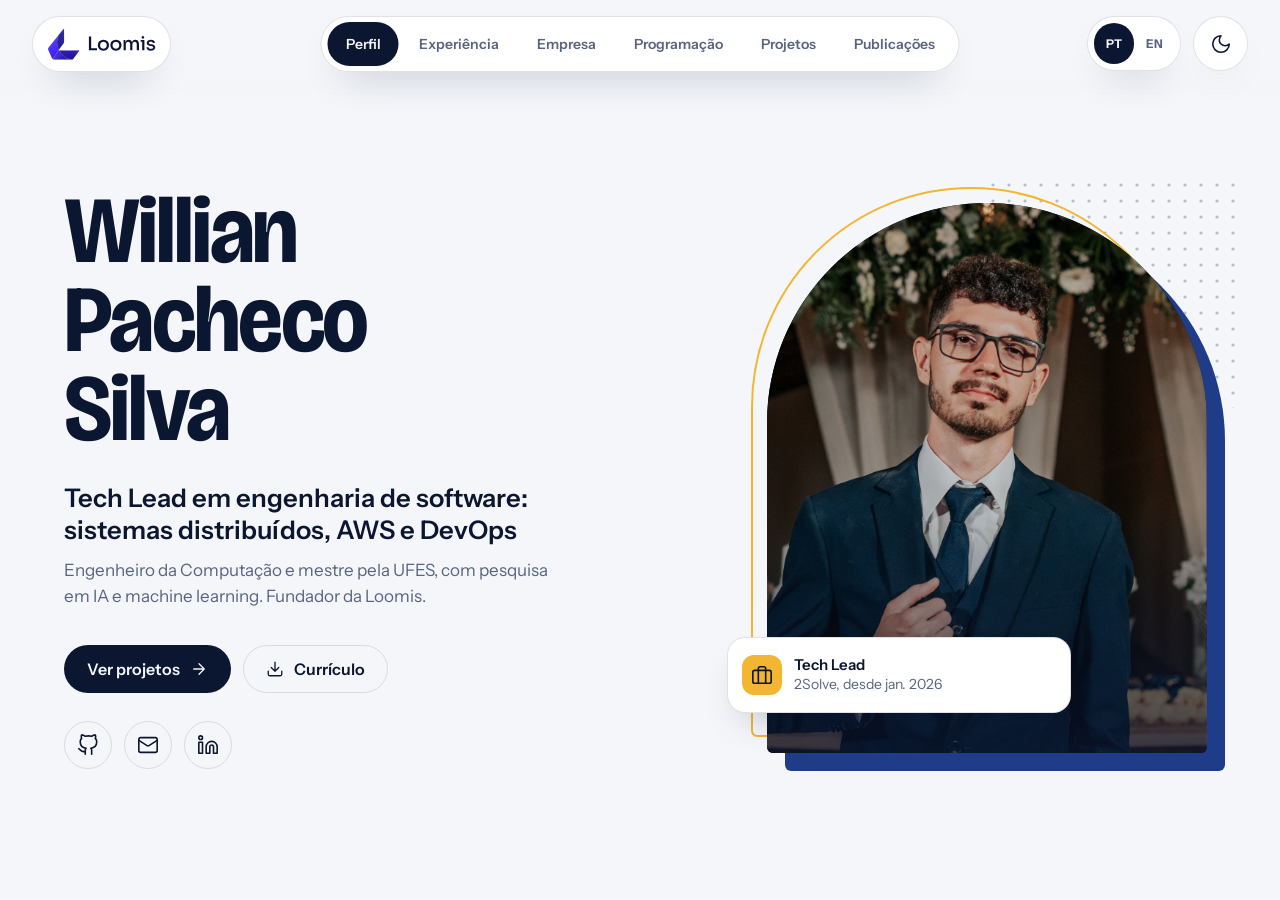
==== commit bb639faf: "feat: use the Loomis mark as favicon Build the favicon from the logo used in the header, with a ligh" ====
--- a/index.html
+++ b/index.html
@@ -5,7 +5,7 @@
     <meta charset="utf-8">
     <meta name="viewport" content="width=device-width, initial-scale=1">
     <title>Willian Pacheco Silva</title>
-    <link rel="icon" type="image/svg+xml" href="img/Logo/favicon.svg">
+    <link rel="icon" type="image/svg+xml" href="favicon.svg">
     <link rel="preconnect" href="https://fonts.googleapis.com">
     <link rel="preconnect" href="https://fonts.gstatic.com" crossorigin>
     <link href="https://fonts.googleapis.com/css2?family=Bricolage+Grotesque:opsz,wdth,wght@12..96,75..100,400..800&family=Instrument+Sans:wght@400;500;600;700&display=swap" rel="stylesheet">
